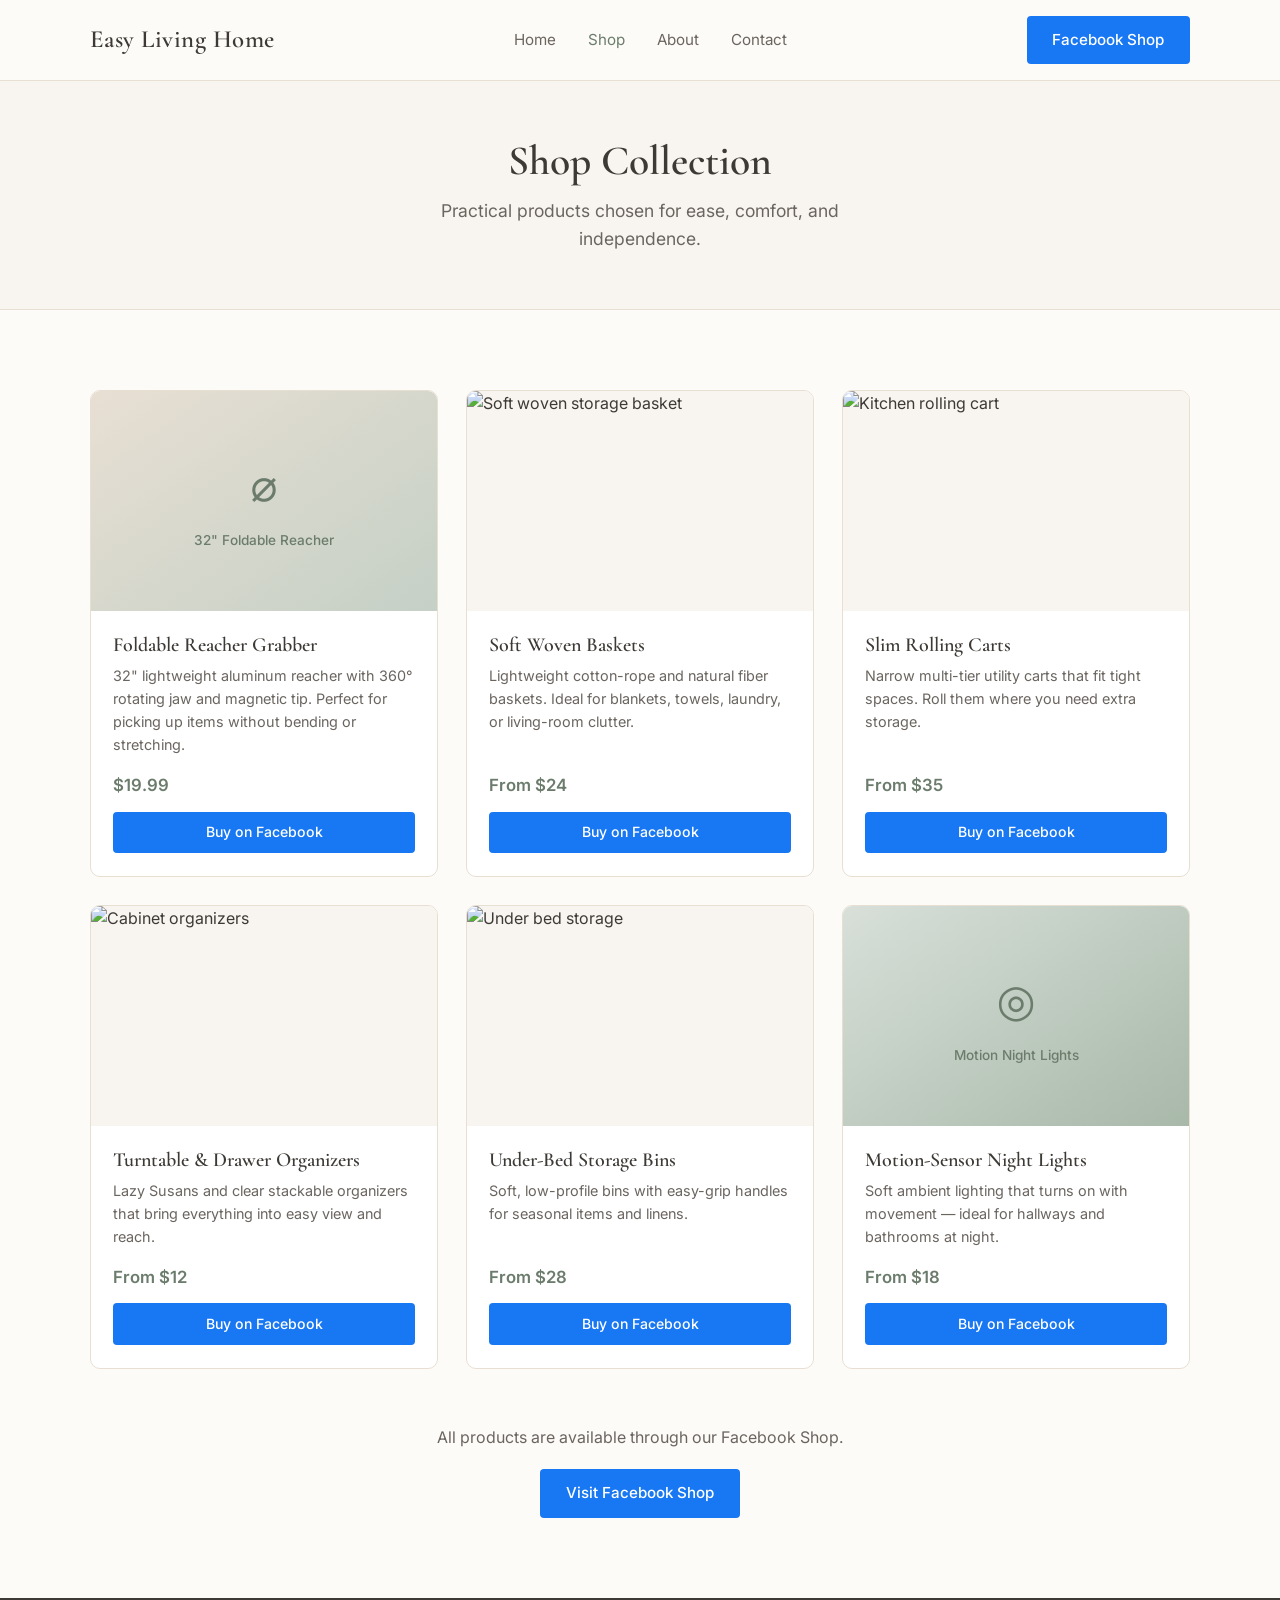
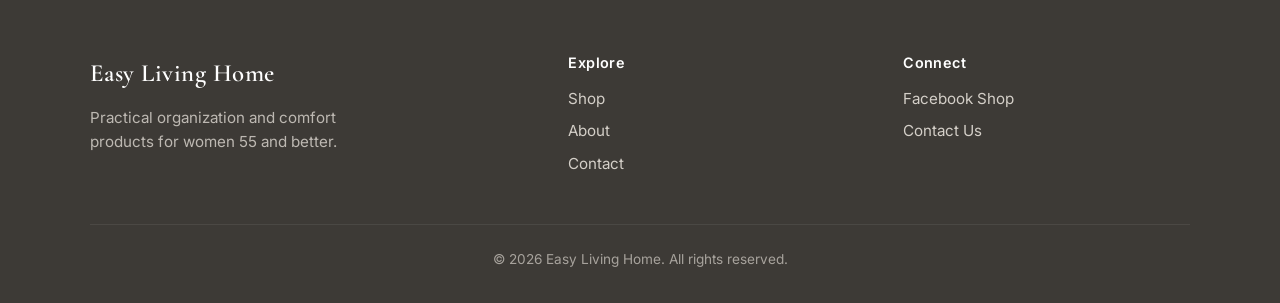
==== shop.html @ a9de05d3 "Add shop page with product cards and Facebook CTAs" ====
<!DOCTYPE html>
<html lang="en">
<head>
  <meta charset="UTF-8" />
  <meta name="viewport" content="width=device-width, initial-scale=1.0" />
  <title>Shop | Easy Living Home</title>
  <meta name="description" content="Browse practical organization and comfort products for women 55+." />
  <link rel="preconnect" href="https://fonts.googleapis.com">
  <link rel="preconnect" href="https://fonts.gstatic.com" crossorigin>
  <link href="https://fonts.googleapis.com/css2?family=Cormorant+Garamond:wght@400;500;600;700&family=Inter:wght@300;400;500;600&display=swap" rel="stylesheet">
  <link rel="stylesheet" href="css/style.css" />
</head>
<body>
  <header>
    <nav class="nav">
      <a href="index.html" class="logo">Easy Living Home</a>
      <ul class="nav-links">
        <li><a href="index.html">Home</a></li>
        <li><a href="shop.html" class="active">Shop</a></li>
        <li><a href="about.html">About</a></li>
        <li><a href="contact.html">Contact</a></li>
      </ul>
      <a href="https://www.facebook.com/marketplace" target="_blank" rel="noopener" class="btn btn-fb">Facebook Shop</a>
    </nav>
  </header>

  <div class="page-hero">
    <h1>Shop Collection</h1>
    <p>Practical products chosen for ease, comfort, and independence.</p>
  </div>

  <section>
    <div class="container">
      <div class="products-grid">
        <div class="product-card">
          <div class="product-image" style="background: linear-gradient(145deg,#e8dfd3,#c5d0c6);">
            <div style="text-align:center;padding:1.5rem;color:#6b7c6c;">
              <div style="font-size:2.8rem;margin-bottom:0.5rem;">⌀</div>
              <div style="font-size:0.85rem;font-weight:500;">32" Foldable Reacher</div>
            </div>
          </div>
          <div class="product-info">
            <h3>Foldable Reacher Grabber</h3>
            <p>32" lightweight aluminum reacher with 360° rotating jaw and magnetic tip. Perfect for picking up items without bending or stretching.</p>
            <div class="product-price">$19.99</div>
            <div class="product-actions">
              <a href="https://www.facebook.com/marketplace" target="_blank" rel="noopener" class="btn btn-fb">Buy on Facebook</a>
            </div>
          </div>
        </div>

        <div class="product-card">
          <div class="product-image">
            <img src="https://images.unsplash.com/photo-1586023492125-27b2c045efd7?w=600&q=80" alt="Soft woven storage basket" />
          </div>
          <div class="product-info">
            <h3>Soft Woven Baskets</h3>
            <p>Lightweight cotton-rope and natural fiber baskets. Ideal for blankets, towels, laundry, or living-room clutter.</p>
            <div class="product-price">From $24</div>
            <div class="product-actions">
              <a href="https://www.facebook.com/marketplace" target="_blank" rel="noopener" class="btn btn-fb">Buy on Facebook</a>
            </div>
          </div>
        </div>

        <div class="product-card">
          <div class="product-image">
            <img src="https://images.unsplash.com/photo-1556912173-46c336c7fd55?w=600&q=80" alt="Kitchen rolling cart" />
          </div>
          <div class="product-info">
            <h3>Slim Rolling Carts</h3>
            <p>Narrow multi-tier utility carts that fit tight spaces. Roll them where you need extra storage.</p>
            <div class="product-price">From $35</div>
            <div class="product-actions">
              <a href="https://www.facebook.com/marketplace" target="_blank" rel="noopener" class="btn btn-fb">Buy on Facebook</a>
            </div>
          </div>
        </div>

        <div class="product-card">
          <div class="product-image">
            <img src="https://images.unsplash.com/photo-1595428774223-ef52624120d2?w=600&q=80" alt="Cabinet organizers" />
          </div>
          <div class="product-info">
            <h3>Turntable & Drawer Organizers</h3>
            <p>Lazy Susans and clear stackable organizers that bring everything into easy view and reach.</p>
            <div class="product-price">From $12</div>
            <div class="product-actions">
              <a href="https://www.facebook.com/marketplace" target="_blank" rel="noopener" class="btn btn-fb">Buy on Facebook</a>
            </div>
          </div>
        </div>

        <div class="product-card">
          <div class="product-image">
            <img src="https://images.unsplash.com/photo-1616046229478-9901c5536a45?w=600&q=80" alt="Under bed storage" />
          </div>
          <div class="product-info">
            <h3>Under-Bed Storage Bins</h3>
            <p>Soft, low-profile bins with easy-grip handles for seasonal items and linens.</p>
            <div class="product-price">From $28</div>
            <div class="product-actions">
              <a href="https://www.facebook.com/marketplace" target="_blank" rel="noopener" class="btn btn-fb">Buy on Facebook</a>
            </div>
          </div>
        </div>

        <div class="product-card">
          <div class="product-image" style="background: linear-gradient(145deg,#d8e0d9,#a8b8a9);">
            <div style="text-align:center;padding:1.5rem;color:#6b7c6c;">
              <div style="font-size:2.8rem;margin-bottom:0.5rem;">◎</div>
              <div style="font-size:0.85rem;font-weight:500;">Motion Night Lights</div>
            </div>
          </div>
          <div class="product-info">
            <h3>Motion-Sensor Night Lights</h3>
            <p>Soft ambient lighting that turns on with movement — ideal for hallways and bathrooms at night.</p>
            <div class="product-price">From $18</div>
            <div class="product-actions">
              <a href="https://www.facebook.com/marketplace" target="_blank" rel="noopener" class="btn btn-fb">Buy on Facebook</a>
            </div>
          </div>
        </div>
      </div>

      <div style="text-align:center;margin-top:3.5rem;">
        <p style="color:var(--text-light);margin-bottom:1.2rem;">All products are available through our Facebook Shop.</p>
        <a href="https://www.facebook.com/marketplace" target="_blank" rel="noopener" class="btn btn-fb">Visit Facebook Shop</a>
      </div>
    </div>
  </section>

  <footer>
    <div class="footer-content">
      <div class="footer-brand">
        <a href="index.html" class="logo">Easy Living Home</a>
        <p>Practical organization and comfort products for women 55 and better.</p>
      </div>
      <div class="footer-links">
        <h4>Explore</h4>
        <ul>
          <li><a href="shop.html">Shop</a></li>
          <li><a href="about.html">About</a></li>
          <li><a href="contact.html">Contact</a></li>
        </ul>
      </div>
      <div class="footer-links">
        <h4>Connect</h4>
        <ul>
          <li><a href="https://www.facebook.com/marketplace" target="_blank" rel="noopener">Facebook Shop</a></li>
          <li><a href="contact.html">Contact Us</a></li>
        </ul>
      </div>
    </div>
    <div class="footer-bottom">
      © 2026 Easy Living Home. All rights reserved.
    </div>
  </footer>
</body>
</html>
---- css/style.css ----
:root {
  --cream: #f8f5f0;
  --warm-white: #fdfbf7;
  --sage: #8a9a8b;
  --sage-dark: #6b7c6c;
  --sage-light: #c5d0c6;
  --beige: #e8dfd3;
  --text: #3d3a36;
  --text-light: #6b6560;
  --accent: #a67c5d;
}

* {
  margin: 0;
  padding: 0;
  box-sizing: border-box;
}

body {
  font-family: 'Inter', system-ui, -apple-system, sans-serif;
  background-color: var(--warm-white);
  color: var(--text);
  line-height: 1.6;
  -webkit-font-smoothing: antialiased;
}

h1, h2, h3, h4 {
  font-family: 'Cormorant Garamond', Georgia, serif;
  font-weight: 600;
  line-height: 1.2;
}

a {
  color: inherit;
}

/* Header */
header {
  position: sticky;
  top: 0;
  z-index: 100;
  background: rgba(253, 251, 247, 0.95);
  backdrop-filter: blur(10px);
  border-bottom: 1px solid var(--beige);
  padding: 1rem 2rem;
}

.nav {
  max-width: 1100px;
  margin: 0 auto;
  display: flex;
  justify-content: space-between;
  align-items: center;
}

.logo {
  font-family: 'Cormorant Garamond', serif;
  font-size: 1.55rem;
  font-weight: 600;
  color: var(--text);
  text-decoration: none;
  letter-spacing: 0.02em;
}

.nav-links {
  display: flex;
  gap: 2rem;
  list-style: none;
}

.nav-links a {
  text-decoration: none;
  color: var(--text-light);
  font-size: 0.95rem;
  font-weight: 400;
  transition: color 0.2s;
}

.nav-links a:hover,
.nav-links a.active {
  color: var(--sage-dark);
}

.btn {
  display: inline-block;
  padding: 0.75rem 1.6rem;
  background: var(--sage);
  color: white !important;
  text-decoration: none;
  border-radius: 4px;
  font-size: 0.95rem;
  font-weight: 500;
  transition: background 0.2s, transform 0.15s;
  border: none;
  cursor: pointer;
}

.btn:hover {
  background: var(--sage-dark);
  transform: translateY(-1px);
}

.btn-outline {
  background: transparent;
  border: 1.5px solid var(--sage);
  color: var(--sage-dark) !important;
}

.btn-outline:hover {
  background: var(--sage);
  color: white !important;
}

.btn-fb {
  background: #1877f2;
}

.btn-fb:hover {
  background: #0d65d9;
}

/* Hero */
.hero {
  max-width: 1100px;
  margin: 0 auto;
  padding: 4.5rem 2rem 4rem;
  display: grid;
  grid-template-columns: 1.1fr 0.9fr;
  gap: 3.5rem;
  align-items: center;
}

.hero-content h1 {
  font-size: 3.1rem;
  margin-bottom: 1.2rem;
  color: var(--text);
}

.hero-content p {
  font-size: 1.15rem;
  color: var(--text-light);
  margin-bottom: 2rem;
  max-width: 480px;
}

.hero-buttons {
  display: flex;
  gap: 1rem;
  flex-wrap: wrap;
}

.hero-image {
  background: var(--cream);
  border-radius: 12px;
  overflow: hidden;
  aspect-ratio: 4/5;
  position: relative;
  box-shadow: 0 20px 40px -15px rgba(61, 58, 54, 0.12);
}

.hero-image img {
  width: 100%;
  height: 100%;
  object-fit: cover;
}

.hero-badge {
  position: absolute;
  bottom: 1.5rem;
  left: 1.5rem;
  background: rgba(253, 251, 247, 0.92);
  padding: 0.6rem 1.1rem;
  border-radius: 6px;
  font-size: 0.85rem;
  color: var(--text);
  font-weight: 500;
}

/* Sections */
section {
  padding: 5rem 2rem;
}

.container {
  max-width: 1100px;
  margin: 0 auto;
}

.section-header {
  text-align: center;
  margin-bottom: 3.5rem;
}

.section-header h2 {
  font-size: 2.4rem;
  margin-bottom: 0.75rem;
}

.section-header p {
  color: var(--text-light);
  font-size: 1.1rem;
  max-width: 520px;
  margin: 0 auto;
}

/* Benefits */
.benefits {
  background: var(--cream);
}

.benefits-grid {
  display: grid;
  grid-template-columns: repeat(3, 1fr);
  gap: 2rem;
}

.benefit-card {
  background: var(--warm-white);
  padding: 2rem;
  border-radius: 10px;
  text-align: center;
  border: 1px solid var(--beige);
}

.benefit-icon {
  width: 52px;
  height: 52px;
  background: var(--sage-light);
  border-radius: 50%;
  display: flex;
  align-items: center;
  justify-content: center;
  margin: 0 auto 1.25rem;
  font-size: 1.3rem;
  color: var(--sage-dark);
}

.benefit-card h3 {
  font-size: 1.35rem;
  margin-bottom: 0.6rem;
}

.benefit-card p {
  color: var(--text-light);
  font-size: 0.95rem;
}

/* Products */
.products-grid {
  display: grid;
  grid-template-columns: repeat(auto-fit, minmax(260px, 1fr));
  gap: 1.75rem;
}

.product-card {
  background: white;
  border-radius: 10px;
  overflow: hidden;
  border: 1px solid var(--beige);
  transition: transform 0.2s, box-shadow 0.2s;
  display: flex;
  flex-direction: column;
}

.product-card:hover {
  transform: translateY(-4px);
  box-shadow: 0 12px 30px -10px rgba(61, 58, 54, 0.12);
}

.product-image {
  height: 220px;
  background: var(--cream);
  display: flex;
  align-items: center;
  justify-content: center;
  position: relative;
  overflow: hidden;
}

.product-image img {
  width: 100%;
  height: 100%;
  object-fit: cover;
}

.product-info {
  padding: 1.4rem;
  flex: 1;
  display: flex;
  flex-direction: column;
}

.product-info h3 {
  font-size: 1.25rem;
  margin-bottom: 0.4rem;
}

.product-info p {
  color: var(--text-light);
  font-size: 0.9rem;
  margin-bottom: 1rem;
  flex: 1;
}

.product-price {
  font-weight: 600;
  color: var(--sage-dark);
  font-size: 1.05rem;
  margin-bottom: 0.8rem;
}

.product-actions {
  display: flex;
  gap: 0.6rem;
}

.product-actions .btn {
  flex: 1;
  text-align: center;
  padding: 0.6rem 0.8rem;
  font-size: 0.88rem;
}

/* About */
.about {
  background: var(--cream);
}

.about-content {
  display: grid;
  grid-template-columns: 1fr 1fr;
  gap: 3.5rem;
  align-items: center;
}

.about-text h2 {
  font-size: 2.3rem;
  margin-bottom: 1.2rem;
}

.about-text p {
  color: var(--text-light);
  margin-bottom: 1rem;
  font-size: 1.05rem;
}

.about-image {
  border-radius: 12px;
  overflow: hidden;
  aspect-ratio: 5/4;
  background: var(--beige);
  box-shadow: 0 15px 35px -12px rgba(61, 58, 54, 0.15);
}

.about-image img {
  width: 100%;
  height: 100%;
  object-fit: cover;
}

/* CTA */
.cta {
  text-align: center;
  padding: 5rem 2rem;
  background: linear-gradient(135deg, var(--sage-light) 0%, var(--beige) 100%);
}

.cta h2 {
  font-size: 2.4rem;
  margin-bottom: 1rem;
}

.cta p {
  color: var(--text-light);
  margin-bottom: 2rem;
  font-size: 1.1rem;
  max-width: 480px;
  margin-left: auto;
  margin-right: auto;
}

/* Page Hero */
.page-hero {
  background: var(--cream);
  padding: 3.5rem 2rem;
  text-align: center;
  border-bottom: 1px solid var(--beige);
}

.page-hero h1 {
  font-size: 2.6rem;
  margin-bottom: 0.6rem;
}

.page-hero p {
  color: var(--text-light);
  font-size: 1.1rem;
  max-width: 520px;
  margin: 0 auto;
}

/* Contact */
.contact-grid {
  display: grid;
  grid-template-columns: 1fr 1fr;
  gap: 3rem;
  max-width: 900px;
  margin: 0 auto;
}

.contact-info h3 {
  font-size: 1.4rem;
  margin-bottom: 1rem;
}

.contact-info p {
  color: var(--text-light);
  margin-bottom: 1.5rem;
}

.contact-form label {
  display: block;
  font-size: 0.9rem;
  margin-bottom: 0.35rem;
  color: var(--text);
}

.contact-form input,
.contact-form textarea {
  width: 100%;
  padding: 0.7rem 0.9rem;
  border: 1px solid var(--beige);
  border-radius: 4px;
  margin-bottom: 1.1rem;
  font-family: inherit;
  font-size: 0.95rem;
  background: white;
}

.contact-form textarea {
  min-height: 120px;
  resize: vertical;
}

/* Footer */
footer {
  background: var(--text);
  color: #d4cfc8;
  padding: 3.5rem 2rem 2rem;
}

.footer-content {
  max-width: 1100px;
  margin: 0 auto;
  display: grid;
  grid-template-columns: 1.5fr 1fr 1fr;
  gap: 3rem;
  margin-bottom: 2.5rem;
}

.footer-brand .logo {
  color: white;
  display: block;
  margin-bottom: 0.8rem;
}

.footer-brand p {
  font-size: 0.95rem;
  opacity: 0.85;
  max-width: 280px;
}

.footer-links h4 {
  color: white;
  font-family: 'Inter', sans-serif;
  font-size: 0.9rem;
  font-weight: 600;
  margin-bottom: 1rem;
  letter-spacing: 0.03em;
}

.footer-links ul {
  list-style: none;
}

.footer-links a {
  color: #d4cfc8;
  text-decoration: none;
  font-size: 0.95rem;
  display: block;
  margin-bottom: 0.5rem;
  transition: color 0.2s;
}

.footer-links a:hover {
  color: white;
}

.footer-bottom {
  max-width: 1100px;
  margin: 0 auto;
  padding-top: 1.5rem;
  border-top: 1px solid rgba(255,255,255,0.1);
  font-size: 0.85rem;
  opacity: 0.7;
  text-align: center;
}

/* Responsive */
@media (max-width: 900px) {
  .hero {
    grid-template-columns: 1fr;
    padding-top: 3rem;
    text-align: center;
  }
  .hero-content p {
    margin-left: auto;
    margin-right: auto;
  }
  .hero-buttons {
    justify-content: center;
  }
  .benefits-grid {
    grid-template-columns: 1fr;
  }
  .about-content {
    grid-template-columns: 1fr;
  }
  .contact-grid {
    grid-template-columns: 1fr;
  }
  .footer-content {
    grid-template-columns: 1fr;
    gap: 2rem;
  }
  .nav-links {
    display: none;
  }
}

@media (max-width: 600px) {
  .hero-content h1 {
    font-size: 2.3rem;
  }
  section {
    padding: 3.5rem 1.25rem;
  }
  .page-hero h1 {
    font-size: 2.1rem;
  }
}
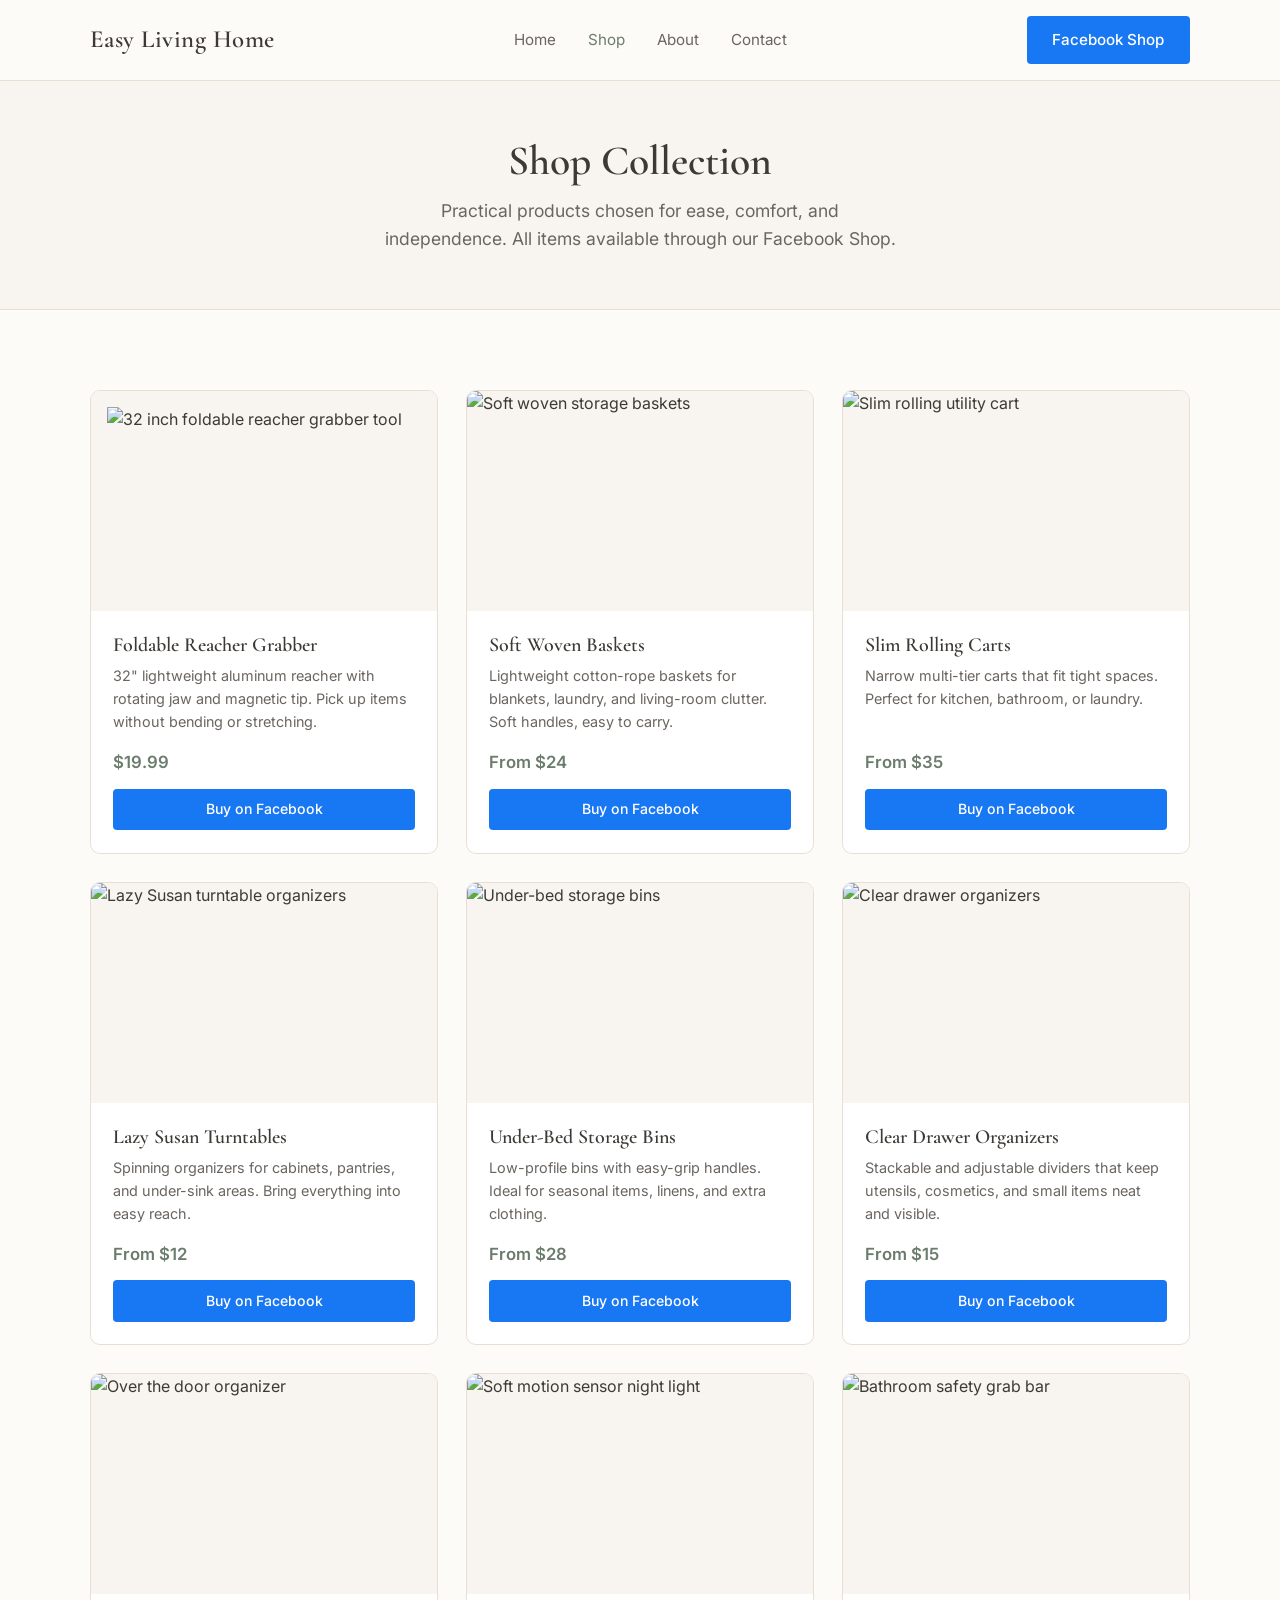
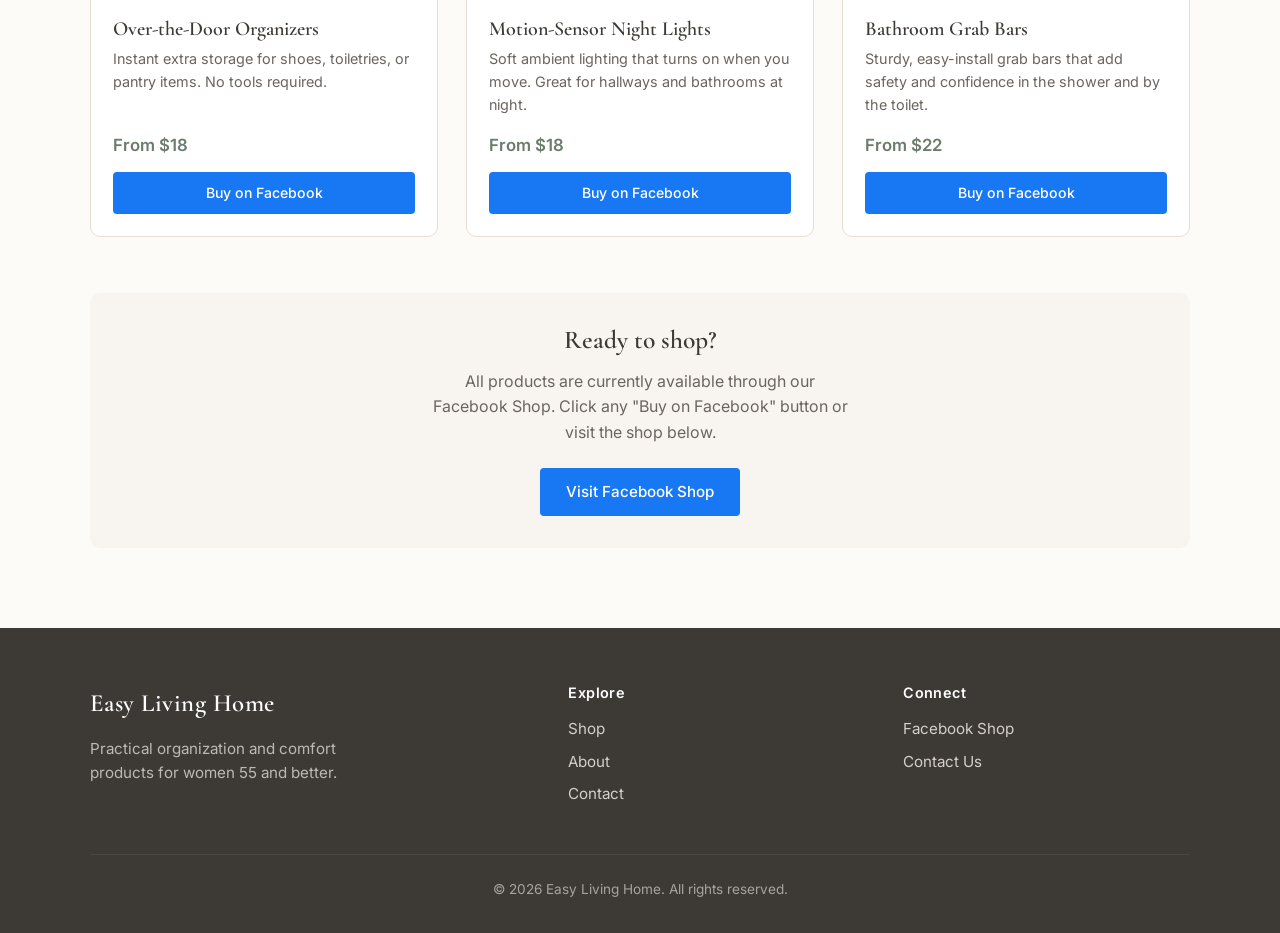
==== commit 9061dce5: "Expand shop with more products, better images, and clearer buy CTAs" ====
--- a/shop.html
+++ b/shop.html
@@ -26,22 +26,21 @@
 
   <div class="page-hero">
     <h1>Shop Collection</h1>
-    <p>Practical products chosen for ease, comfort, and independence.</p>
+    <p>Practical products chosen for ease, comfort, and independence. All items available through our Facebook Shop.</p>
   </div>
 
   <section>
     <div class="container">
       <div class="products-grid">
-        <div class="product-card">
-          <div class="product-image" style="background: linear-gradient(145deg,#e8dfd3,#c5d0c6);">
-            <div style="text-align:center;padding:1.5rem;color:#6b7c6c;">
-              <div style="font-size:2.8rem;margin-bottom:0.5rem;">⌀</div>
-              <div style="font-size:0.85rem;font-weight:500;">32" Foldable Reacher</div>
-            </div>
+
+        <!-- Reacher -->
+        <div class="product-card">
+          <div class="product-image">
+            <img src="https://m.media-amazon.com/images/I/61Q8Q8Q8Q8L._AC_SL1500_.jpg" alt="32 inch foldable reacher grabber tool" onerror="this.src='https://images.unsplash.com/photo-1581091226825-a6a2a5aee158?w=600&q=80'; this.onerror=null;" style="object-fit:contain;background:#f8f5f0;padding:1rem;" />
           </div>
           <div class="product-info">
             <h3>Foldable Reacher Grabber</h3>
-            <p>32" lightweight aluminum reacher with 360° rotating jaw and magnetic tip. Perfect for picking up items without bending or stretching.</p>
+            <p>32" lightweight aluminum reacher with rotating jaw and magnetic tip. Pick up items without bending or stretching.</p>
             <div class="product-price">$19.99</div>
             <div class="product-actions">
               <a href="https://www.facebook.com/marketplace" target="_blank" rel="noopener" class="btn btn-fb">Buy on Facebook</a>
@@ -49,13 +48,14 @@
           </div>
         </div>
 
-        <div class="product-card">
-          <div class="product-image">
-            <img src="https://images.unsplash.com/photo-1586023492125-27b2c045efd7?w=600&q=80" alt="Soft woven storage basket" />
+        <!-- Soft Baskets -->
+        <div class="product-card">
+          <div class="product-image">
+            <img src="https://images.unsplash.com/photo-1586023492125-27b2c045efd7?w=600&q=80" alt="Soft woven storage baskets" />
           </div>
           <div class="product-info">
             <h3>Soft Woven Baskets</h3>
-            <p>Lightweight cotton-rope and natural fiber baskets. Ideal for blankets, towels, laundry, or living-room clutter.</p>
+            <p>Lightweight cotton-rope baskets for blankets, laundry, and living-room clutter. Soft handles, easy to carry.</p>
             <div class="product-price">From $24</div>
             <div class="product-actions">
               <a href="https://www.facebook.com/marketplace" target="_blank" rel="noopener" class="btn btn-fb">Buy on Facebook</a>
@@ -63,13 +63,14 @@
           </div>
         </div>
 
-        <div class="product-card">
-          <div class="product-image">
-            <img src="https://images.unsplash.com/photo-1556912173-46c336c7fd55?w=600&q=80" alt="Kitchen rolling cart" />
+        <!-- Rolling Carts -->
+        <div class="product-card">
+          <div class="product-image">
+            <img src="https://images.unsplash.com/photo-1556912173-46c336c7fd55?w=600&q=80" alt="Slim rolling utility cart" />
           </div>
           <div class="product-info">
             <h3>Slim Rolling Carts</h3>
-            <p>Narrow multi-tier utility carts that fit tight spaces. Roll them where you need extra storage.</p>
+            <p>Narrow multi-tier carts that fit tight spaces. Perfect for kitchen, bathroom, or laundry.</p>
             <div class="product-price">From $35</div>
             <div class="product-actions">
               <a href="https://www.facebook.com/marketplace" target="_blank" rel="noopener" class="btn btn-fb">Buy on Facebook</a>
@@ -77,13 +78,14 @@
           </div>
         </div>
 
-        <div class="product-card">
-          <div class="product-image">
-            <img src="https://images.unsplash.com/photo-1595428774223-ef52624120d2?w=600&q=80" alt="Cabinet organizers" />
-          </div>
-          <div class="product-info">
-            <h3>Turntable & Drawer Organizers</h3>
-            <p>Lazy Susans and clear stackable organizers that bring everything into easy view and reach.</p>
+        <!-- Lazy Susan / Turntables -->
+        <div class="product-card">
+          <div class="product-image">
+            <img src="https://images.unsplash.com/photo-1595428774223-ef52624120d2?w=600&q=80" alt="Lazy Susan turntable organizers" />
+          </div>
+          <div class="product-info">
+            <h3>Lazy Susan Turntables</h3>
+            <p>Spinning organizers for cabinets, pantries, and under-sink areas. Bring everything into easy reach.</p>
             <div class="product-price">From $12</div>
             <div class="product-actions">
               <a href="https://www.facebook.com/marketplace" target="_blank" rel="noopener" class="btn btn-fb">Buy on Facebook</a>
@@ -91,13 +93,14 @@
           </div>
         </div>
 
-        <div class="product-card">
-          <div class="product-image">
-            <img src="https://images.unsplash.com/photo-1616046229478-9901c5536a45?w=600&q=80" alt="Under bed storage" />
+        <!-- Under-bed storage -->
+        <div class="product-card">
+          <div class="product-image">
+            <img src="https://images.unsplash.com/photo-1616046229478-9901c5536a45?w=600&q=80" alt="Under-bed storage bins" />
           </div>
           <div class="product-info">
             <h3>Under-Bed Storage Bins</h3>
-            <p>Soft, low-profile bins with easy-grip handles for seasonal items and linens.</p>
+            <p>Low-profile bins with easy-grip handles. Ideal for seasonal items, linens, and extra clothing.</p>
             <div class="product-price">From $28</div>
             <div class="product-actions">
               <a href="https://www.facebook.com/marketplace" target="_blank" rel="noopener" class="btn btn-fb">Buy on Facebook</a>
@@ -105,26 +108,71 @@
           </div>
         </div>
 
-        <div class="product-card">
-          <div class="product-image" style="background: linear-gradient(145deg,#d8e0d9,#a8b8a9);">
-            <div style="text-align:center;padding:1.5rem;color:#6b7c6c;">
-              <div style="font-size:2.8rem;margin-bottom:0.5rem;">◎</div>
-              <div style="font-size:0.85rem;font-weight:500;">Motion Night Lights</div>
-            </div>
+        <!-- Drawer organizers -->
+        <div class="product-card">
+          <div class="product-image">
+            <img src="https://images.unsplash.com/photo-1556911220-bff31c812dce?w=600&q=80" alt="Clear drawer organizers" />
+          </div>
+          <div class="product-info">
+            <h3>Clear Drawer Organizers</h3>
+            <p>Stackable and adjustable dividers that keep utensils, cosmetics, and small items neat and visible.</p>
+            <div class="product-price">From $15</div>
+            <div class="product-actions">
+              <a href="https://www.facebook.com/marketplace" target="_blank" rel="noopener" class="btn btn-fb">Buy on Facebook</a>
+            </div>
+          </div>
+        </div>
+
+        <!-- Over-the-door organizer -->
+        <div class="product-card">
+          <div class="product-image">
+            <img src="https://images.unsplash.com/photo-1631679706909-1844bbd07221?w=600&q=80" alt="Over the door organizer" />
+          </div>
+          <div class="product-info">
+            <h3>Over-the-Door Organizers</h3>
+            <p>Instant extra storage for shoes, toiletries, or pantry items. No tools required.</p>
+            <div class="product-price">From $18</div>
+            <div class="product-actions">
+              <a href="https://www.facebook.com/marketplace" target="_blank" rel="noopener" class="btn btn-fb">Buy on Facebook</a>
+            </div>
+          </div>
+        </div>
+
+        <!-- Motion night lights -->
+        <div class="product-card">
+          <div class="product-image">
+            <img src="https://images.unsplash.com/photo-1513506003901-1e6a229e28d8?w=600&q=80" alt="Soft motion sensor night light" />
           </div>
           <div class="product-info">
             <h3>Motion-Sensor Night Lights</h3>
-            <p>Soft ambient lighting that turns on with movement — ideal for hallways and bathrooms at night.</p>
+            <p>Soft ambient lighting that turns on when you move. Great for hallways and bathrooms at night.</p>
             <div class="product-price">From $18</div>
             <div class="product-actions">
               <a href="https://www.facebook.com/marketplace" target="_blank" rel="noopener" class="btn btn-fb">Buy on Facebook</a>
             </div>
           </div>
         </div>
-      </div>
-
-      <div style="text-align:center;margin-top:3.5rem;">
-        <p style="color:var(--text-light);margin-bottom:1.2rem;">All products are available through our Facebook Shop.</p>
+
+        <!-- Grab bars / safety -->
+        <div class="product-card">
+          <div class="product-image">
+            <img src="https://images.unsplash.com/photo-1584622650111-993a426fbf0a?w=600&q=80" alt="Bathroom safety grab bar" />
+          </div>
+          <div class="product-info">
+            <h3>Bathroom Grab Bars</h3>
+            <p>Sturdy, easy-install grab bars that add safety and confidence in the shower and by the toilet.</p>
+            <div class="product-price">From $22</div>
+            <div class="product-actions">
+              <a href="https://www.facebook.com/marketplace" target="_blank" rel="noopener" class="btn btn-fb">Buy on Facebook</a>
+            </div>
+          </div>
+        </div>
+
+      </div>
+
+      <div style="text-align:center;margin-top:3.5rem;padding:2rem;background:var(--cream);border-radius:10px;">
+        <h3 style="font-family:'Cormorant Garamond',serif;font-size:1.6rem;margin-bottom:0.8rem;">Ready to shop?</h3>
+        <p style="color:var(--text-light);margin-bottom:1.4rem;max-width:420px;margin-left:auto;margin-right:auto;">All products are currently available through our Facebook Shop. Click any "Buy on Facebook" button or visit the shop below.</p>
         <a href="https://www.facebook.com/marketplace" target="_blank" rel="noopener" class="btn btn-fb">Visit Facebook Shop</a>
       </div>
     </div>
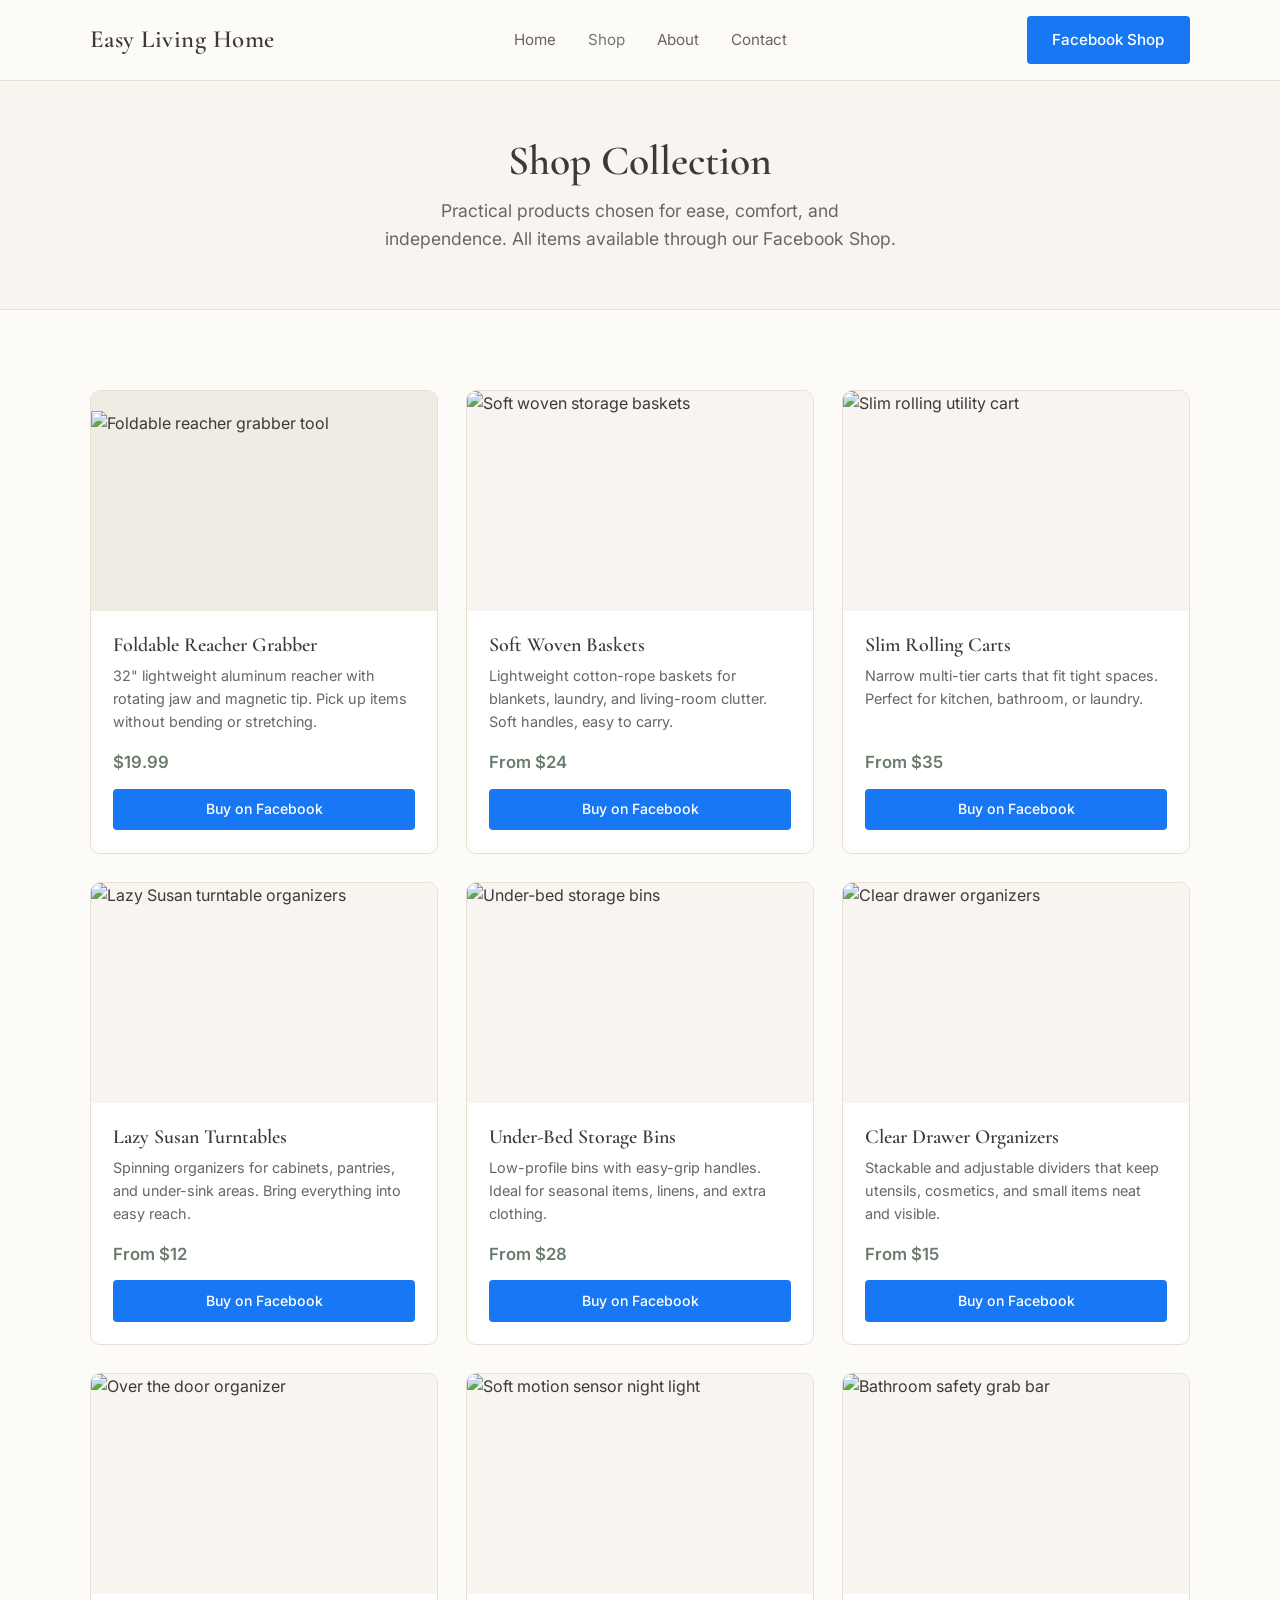
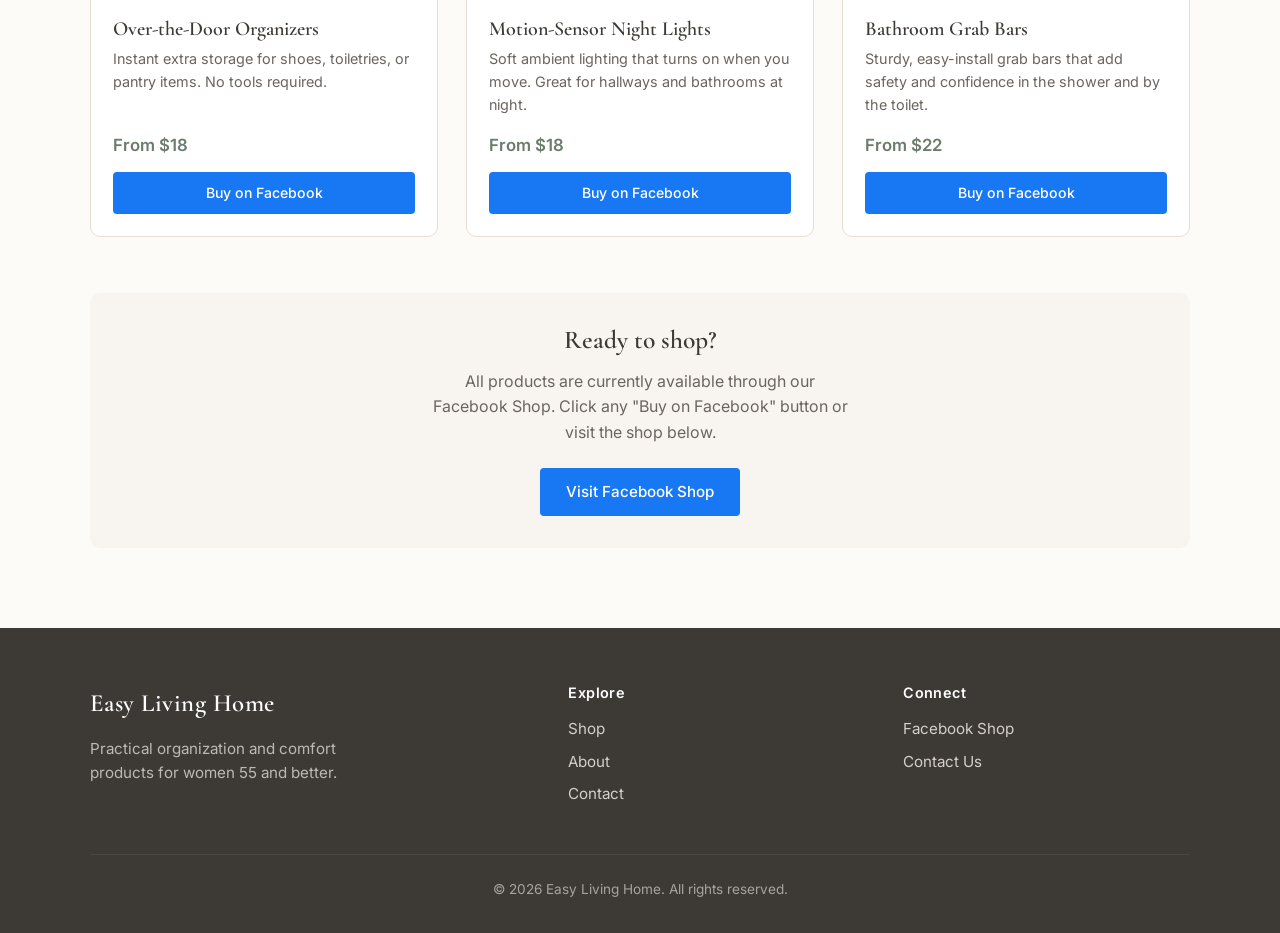
==== commit d4d18416: "Fix reacher image and finalize expanded product grid" ====
--- a/shop.html
+++ b/shop.html
@@ -33,10 +33,9 @@
     <div class="container">
       <div class="products-grid">
 
-        <!-- Reacher -->
         <div class="product-card">
-          <div class="product-image">
-            <img src="https://m.media-amazon.com/images/I/61Q8Q8Q8Q8L._AC_SL1500_.jpg" alt="32 inch foldable reacher grabber tool" onerror="this.src='https://images.unsplash.com/photo-1581091226825-a6a2a5aee158?w=600&q=80'; this.onerror=null;" style="object-fit:contain;background:#f8f5f0;padding:1rem;" />
+          <div class="product-image" style="background:#f0ebe3;display:flex;align-items:center;justify-content:center;">
+            <img src="https://images.unsplash.com/photo-1581091226825-a6a2a5aee158?w=500&q=80" alt="Foldable reacher grabber tool" style="max-height:180px;object-fit:contain;" />
           </div>
           <div class="product-info">
             <h3>Foldable Reacher Grabber</h3>
@@ -48,7 +47,6 @@
           </div>
         </div>
 
-        <!-- Soft Baskets -->
         <div class="product-card">
           <div class="product-image">
             <img src="https://images.unsplash.com/photo-1586023492125-27b2c045efd7?w=600&q=80" alt="Soft woven storage baskets" />
@@ -63,7 +61,6 @@
           </div>
         </div>
 
-        <!-- Rolling Carts -->
         <div class="product-card">
           <div class="product-image">
             <img src="https://images.unsplash.com/photo-1556912173-46c336c7fd55?w=600&q=80" alt="Slim rolling utility cart" />
@@ -78,7 +75,6 @@
           </div>
         </div>
 
-        <!-- Lazy Susan / Turntables -->
         <div class="product-card">
           <div class="product-image">
             <img src="https://images.unsplash.com/photo-1595428774223-ef52624120d2?w=600&q=80" alt="Lazy Susan turntable organizers" />
@@ -93,7 +89,6 @@
           </div>
         </div>
 
-        <!-- Under-bed storage -->
         <div class="product-card">
           <div class="product-image">
             <img src="https://images.unsplash.com/photo-1616046229478-9901c5536a45?w=600&q=80" alt="Under-bed storage bins" />
@@ -108,7 +103,6 @@
           </div>
         </div>
 
-        <!-- Drawer organizers -->
         <div class="product-card">
           <div class="product-image">
             <img src="https://images.unsplash.com/photo-1556911220-bff31c812dce?w=600&q=80" alt="Clear drawer organizers" />
@@ -123,7 +117,6 @@
           </div>
         </div>
 
-        <!-- Over-the-door organizer -->
         <div class="product-card">
           <div class="product-image">
             <img src="https://images.unsplash.com/photo-1631679706909-1844bbd07221?w=600&q=80" alt="Over the door organizer" />
@@ -138,7 +131,6 @@
           </div>
         </div>
 
-        <!-- Motion night lights -->
         <div class="product-card">
           <div class="product-image">
             <img src="https://images.unsplash.com/photo-1513506003901-1e6a229e28d8?w=600&q=80" alt="Soft motion sensor night light" />
@@ -153,7 +145,6 @@
           </div>
         </div>
 
-        <!-- Grab bars / safety -->
         <div class="product-card">
           <div class="product-image">
             <img src="https://images.unsplash.com/photo-1584622650111-993a426fbf0a?w=600&q=80" alt="Bathroom safety grab bar" />
